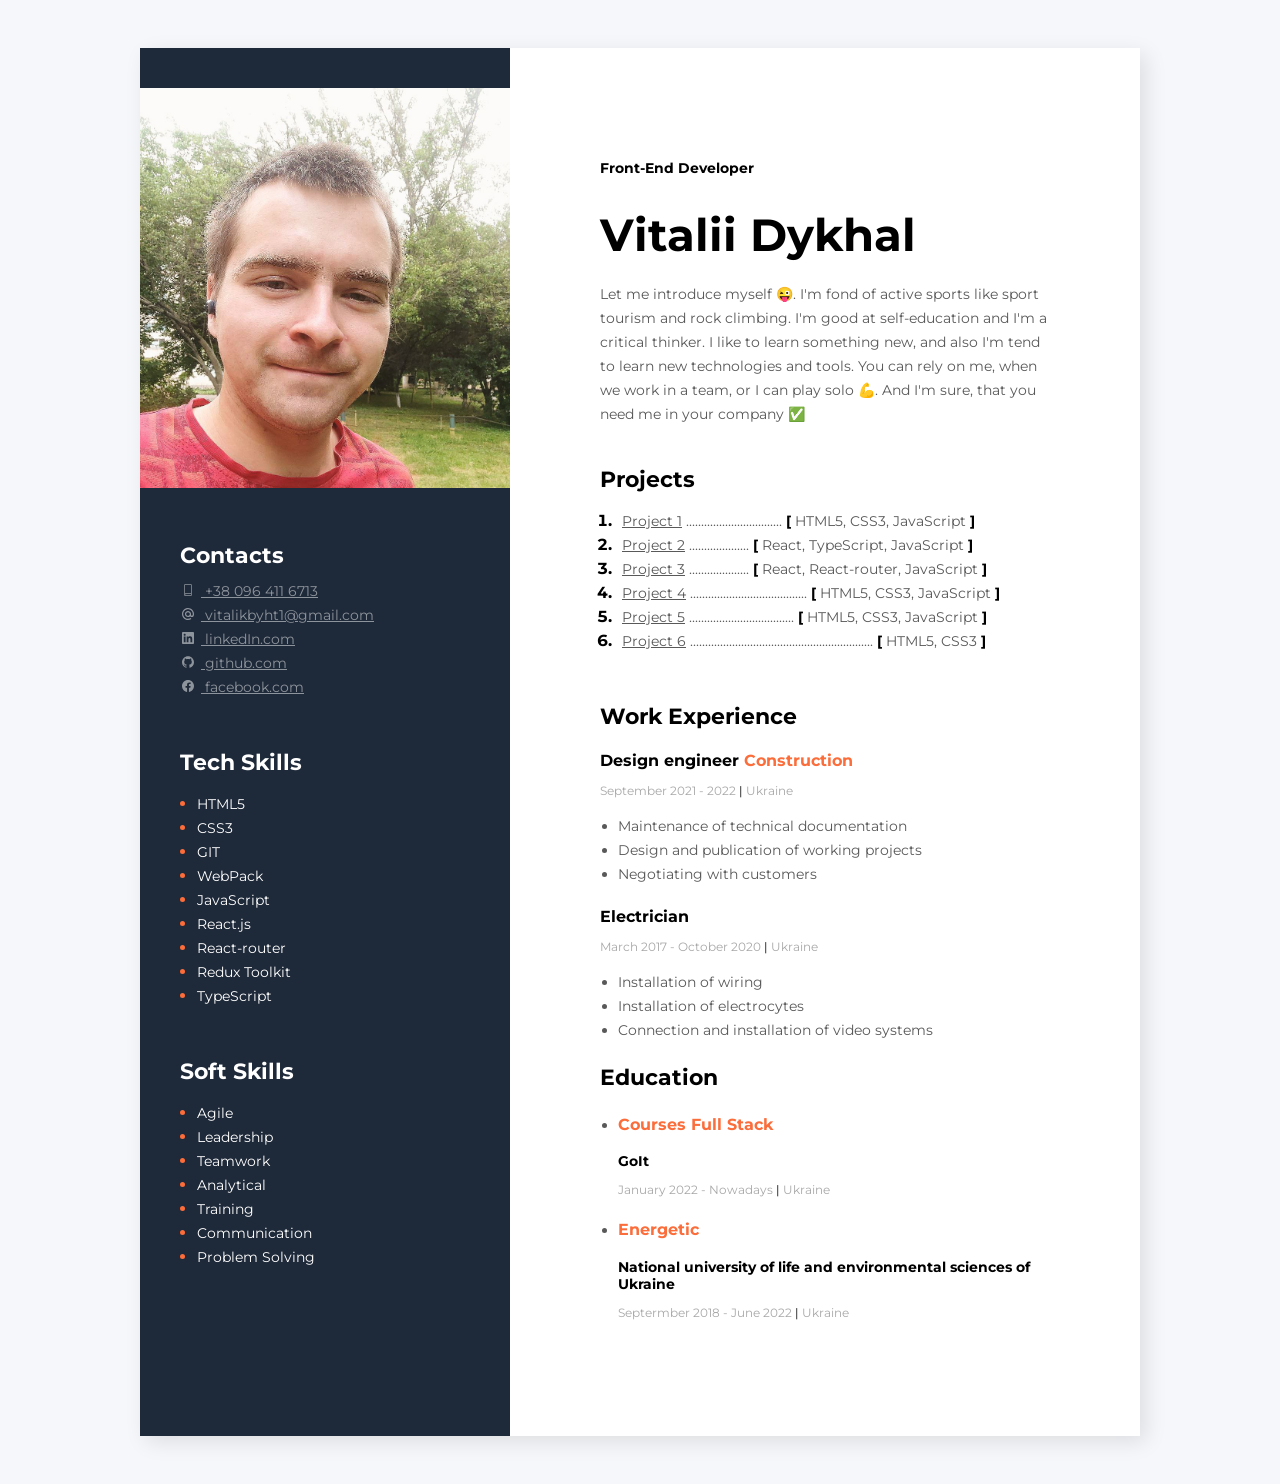
==== index.html @ 2e6a8374 "my-resume" ====
<!DOCTYPE html>
<html lang="en">
  <head>
    <meta charset="UTF-8" />
    <meta http-equiv="X-UA-Compatible" content="IE=edge" />
    <meta name="viewport" content="width=device-width, initial-scale=1.0" />
    <title>Dykhal Vitalii</title>
    <link rel="preconnect" href="https://fonts.googleapis.com" />
    <link rel="preconnect" href="https://fonts.gstatic.com" crossorigin />
    <link
      href="https://fonts.googleapis.com/css2?family=Montserrat:wght@400;700&display=swap"
      rel="stylesheet"
    />

    <link rel="stylesheet" href="css/styles.css" />
  </head>
  <body>
    <div class="hidden">
      <main class="main_content">
        <div class="main_content_section">
          <div class="about_me">
            <h2 class="tim">Front-End Developer</h2>
            <h1 class="name">Vitalii Dykhal</h1>

            <p class="description">
              Let me introduce myself 😜. I'm fond of active sports like sport tourism and rock
              climbing. I'm good at self-education and I'm a critical thinker. I like to learn
              something new, and also I'm tend to learn new technologies and tools. You can rely on
              me, when we work in a team, or I can play solo 💪. And I'm sure, that you need me in
              your company ✅
            </p>
          </div>

          <!--2 контейнер-->
          <div class="my_projects">
            <h3 class="Projects">Projects</h3>
            <ol class="my_projects_list">
              <li class="my_projects_item">
                <span class="my_projects_text">
                  <a href="https://byht1.github.io/mountains/" class="my_project_link">
                    Project 1</a
                  >
                  ................................
                  <span class="my_project_bracket">[</span> HTML5, CSS3, JavaScript
                  <span class="my_project_bracket">]</span>
                </span>
              </li>
              <li class="my_projects_item">
                <span class="my_projects_text">
                  <a href="https://byht1.github.io/typeScript-test/" class="my_project_link">
                    Project 2</a
                  >
                  ....................
                  <span class="my_project_bracket">[</span> React, TypeScript, JavaScript
                  <span class="my_project_bracket">]</span>
                </span>
              </li>
              <li class="my_projects_item">
                <span class="my_projects_text">
                  <a
                    href="https://byht1.github.io/goit-react-hw-05-movies/"
                    class="my_project_link"
                  >
                    Project 3</a
                  >
                  ....................
                  <span class="my_project_bracket">[</span> React, React-router, JavaScript
                  <span class="my_project_bracket">]</span>
                </span>
              </li>
              <li class="my_projects_item">
                <span class="my_projects_text">
                  <a href="https://vladaboiko.github.io/Psychology/" class="my_project_link">
                    Project 4</a
                  >
                  .......................................
                  <span class="my_project_bracket">[</span> HTML5, CSS3, JavaScript
                  <span class="my_project_bracket">]</span>
                </span>
              </li>
              <li class="my_projects_item">
                <span class="my_projects_text">
                  <a href="https://byht1.github.io/team-project/" class="my_project_link">
                    Project 5</a
                  >
                  ...................................
                  <span class="my_project_bracket">[</span> HTML5, CSS3, JavaScript
                  <span class="my_project_bracket">]</span>
                </span>
              </li>
              <li class="my_projects_item">
                <span class="my_projects_text">
                  <a href="https://byht1.github.io/goit-markup-hw-08/" class="my_project_link">
                    Project 6</a
                  >
                  .............................................................
                  <span class="my_project_bracket">[</span> HTML5, CSS3
                  <span class="my_project_bracket">]</span>
                </span>
              </li>
            </ol>
          </div>

          <!--3 контейнер-->
          <div class="my_work_experience">
            <h3 class="Projects">Work Experience</h3>

            <!--компанія 1-->
            <div class="my_work_experience_company_blok">
              <h4 class="my_work_experience_position">
                Design engineer <span class="my_work_experience_company">Construction</span>
              </h4>
              <p class="my_work_experience_time">
                September 2021 - 2022 <span class="my_project_b">|</span> Ukraine
              </p>
              <ul class="my_work_experience_duties">
                <li class="my_work_experience_dute">Maintenance of technical documentation</li>
                <li class="my_work_experience_dute">Design and publication of working projects</li>
                <li class="my_work_experience_dute">Negotiating with customers</li>
              </ul>
            </div>

            <!--компанія 2-->
            <div>
              <h4 class="my_work_experience_position">Electrician</h4>
              <p class="my_work_experience_time">
                March 2017 - October 2020 <span class="my_project_b">|</span> Ukraine
              </p>
              <ul class="my_work_experience_duties">
                <li class="my_work_experience_dute">Installation of wiring</li>
                <li class="my_work_experience_dute">Installation of electrocytes</li>
                <li class="my_work_experience_dute">
                  Connection and installation of video systems
                </li>
              </ul>
            </div>
          </div>

          <!--4 контейнер-->
          <div class="my_education">
            <h3 class="Projects">Education</h3>

            <ul class="my_work_experience_duties">
              <li class="my_work_experience_dute">
                <h4 class="my_education_position">Courses Full Stack</h4>
                <h4 class="Management">GoIt</h4>
                <p class="my_work_experience_time">
                  January 2022 - Nowadays <span class="my_project_b">|</span> Ukraine
                </p>
              </li>
              <li class="my_work_experience_dute">
                <h4 class="my_education_position">Energetic</h4>
                <h4 class="Management">
                  National university of life and environmental sciences of Ukraine
                </h4>
                <p class="my_work_experience_time">
                  Septermber 2018 - June 2022 <span class="my_project_b">|</span> Ukraine
                </p>
              </li>
            </ul>
          </div>
        </div>

        <!--Сайт бар-->
        <aside class="sibedar">
          <img class="photo" width="370px" src="img/photo_2022-07-21_23-27-05.jpg" alt="my photo" />

          <!--контакты-->
          <div class="contacts">
            <h3 class="zagolovok">Contacts</h3>
            <div>
              <a class="sulka" href="tel:+380964116713">
                <svg class="svg-icon" width="16" height="12">
                  <use href="./img/symbol-defs.svg#icon-smartphone"></use>
                </svg>
                +38 096 411 6713</a
              >
            </div>
            <div>
              <a class="sulka" href="mailto:vitalikbyht1@gmail.com">
                <svg class="svg-icon" width="16" height="12">
                  <use href="./img/symbol-defs.svg#icon-maildotru-1"></use>
                </svg>
                vitalikbyht1@gmail.com</a
              >
            </div>
            <div>
              <a class="sulka" href="https://www.linkedin.com/in/vitalii-dykhal-45610a246/">
                <svg class="svg-icon" width="16" height="12">
                  <use href="./img/symbol-defs.svg#icon-linkedin"></use>
                </svg>
                linkedIn.com</a
              >
            </div>
            <div>
              <a class="sulka" href="https://github.com/byht1">
                <svg class="svg-icon" width="16" height="12">
                  <use href="./img/symbol-defs.svg#icon-github-1"></use>
                </svg>
                github.com</a
              >
            </div>
            <div>
              <a class="sulka" href="https://www.facebook.com/profile.php?id=100006428414381">
                <svg class="svg-icon" width="16" height="12">
                  <use href="./img/symbol-defs.svg#icon-facebook-1"></use>
                </svg>
                facebook.com</a
              >
            </div>
          </div>

          <!--Tech Skills-->
          <div class="tech_skills">
            <h3 class="zagolovok">Tech Skills</h3>
            <ul class="tech_skills_list">
              <li class="HTML5"><span class="HTMLS_stils">HTML5</span></li>
              <li class="HTML5"><span class="HTMLS_stils">CSS3</span></li>
              <li class="HTML5"><span class="HTMLS_stils">GIT</span></li>
              <li class="HTML5"><span class="HTMLS_stils">WebPack</span></li>
              <li class="HTML5"><span class="HTMLS_stils">JavaScript</span></li>
              <li class="HTML5"><span class="HTMLS_stils">React.js</span></li>
              <li class="HTML5"><span class="HTMLS_stils">React-router</span></li>
              <li class="HTML5"><span class="HTMLS_stils">Redux Toolkit</span></li>
              <li class="HTML5"><span class="HTMLS_stils">TypeScript</span></li>
              <!-- <li class="HTML5"><span class="HTMLS_stils">Node.js</span></li> -->
            </ul>
          </div>

          <!--Soft Skills-->
          <div class="soft_skills">
            <h3 class="zagolovok">Soft Skills</h3>
            <ul class="soft_skills_list">
              <!-- <li class="scrum"><span class="scrum_stils">Scrum</span></li> -->
              <li class="scrum"><span class="scrum_stils">Agile</span></li>
              <li class="scrum"><span class="scrum_stils">Leadership</span></li>
              <li class="scrum"><span class="scrum_stils">Teamwork</span></li>
              <li class="scrum"><span class="scrum_stils">Analytical</span></li>
              <li class="scrum"><span class="scrum_stils">Training</span></li>
              <li class="scrum"><span class="scrum_stils">Communication</span></li>
              <li class="scrum"><span class="scrum_stils">Problem Solving</span></li>
            </ul>
          </div>
        </aside>
      </main>
    </div>
  </body>
</html>
---- css/styles.css ----
body {
  font-family: 'Montserrat', sans-serif;
  background-color: #f5f7fa;
}

.photo {
  width: 100%;
  height: 400px;
  object-fit: cover;
  object-position: top;
}

.main_content {
  display: flex;
  flex-direction: column-reverse;
  width: 100%;
  background-color: #fff;
  margin: 40px auto;
  box-shadow: 6px 6px 20px rgba(0, 0, 0, 0.1);
}

/* main_content_section */
.main_content_section {
  padding: 20px;
}

.about_me {
  margin-bottom: 40px;
}

.tim {
  font-style: normal;
  font-weight: bold;
  font-size: 14px;
  line-height: 17px;
  color: #000;
  margin-bottom: 20px;
}

.name {
  font-style: normal;
  font-weight: bold;
  font-size: 45px;
  line-height: 55px;
  margin-bottom: 20px;
  color: #000;
}

.description {
  width: 100%;
  font-family: Montserrat;
  font-style: normal;
  font-weight: normal;
  font-size: 14px;
  line-height: 24px;
  color: #595959;
}

/* Проекти */
.my_projects {
  margin-bottom: 50px;
}

.my_projects_list {
  padding: 0 0 0 17px;
}

.my_projects_item {
  color: #000;
  font-weight: bold;
}

.my_project_link {
  font-style: normal;
  font-weight: normal;
  font-size: 14px;
  line-height: 24px;
  color: #595959;
}

.my_projects_text {
  font-style: normal;
  font-weight: normal;
  font-size: 14px;
  line-height: 24px;
  color: #595959;
  margin-left: 5px;
}

.my_project_bracket {
  font-style: normal;
  font-weight: bold;
  font-size: 14px;
  line-height: 24px;
  color: #000;
}

.Projects {
  font-style: normal;
  font-weight: bold;
  font-size: 22px;
  line-height: 27px;
  color: #000;
  margin-bottom: 10px;
}

/* my_work_experience*/
.my_work_experience_company {
  color: #fb6d3a;
}

.my_work_experience {
}

.my_work_experience_position {
  font-style: normal;
  font-weight: bold;
  font-size: 16px;
  line-height: 20px;
  margin-bottom: 10px;
}

.my_work_experience_time {
  font-style: normal;
  font-weight: normal;
  font-size: 12px;
  line-height: 15px;
  color: #a8a8a8;
  margin-bottom: 10px;
}

.my_project_b {
  color: #000;
}

.my_work_experience_duties {
  padding: 0 0 0 18px;
}

.my_work_experience_dute {
  font-style: normal;
  font-weight: normal;
  font-size: 14px;
  line-height: 24px;
  color: #595959;
}

.my_work_experience_company_blok {
  margin: 0 15px 0 0;
}

/* Сайт бар */
.sibedar {
  background-color: #1e2939;
  width: 370px;
  padding: 40px 0px;
}

.contacts {
  margin: 50px 0 0 40px;
}

.tech_skills {
  margin: 50px 0 0 40px;
}

.zagolovok {
  font-style: normal;
  font-weight: bold;
  font-size: 22px;
  line-height: 27px;
  color: #fff;
  margin-bottom: 10px;
}

/* контакти */
.sulka {
  font-style: normal;
  font-weight: normal;
  font-size: 14px;
  line-height: 24px;
  color: #8e949c;
}

.bykva {
  font-style: normal;
  font-weight: bold;
  font-size: 14px;
  line-height: 24px;
  color: #fff;
  margin-right: 10px;
}

/* Tech Skills */
.tech_skills_list {
  padding: 0 0 0 17px;
}

.HTML5 {
  color: #fb6d3a;
}

.HTMLS_stils {
  font-style: normal;
  font-weight: normal;
  font-size: 14px;
  line-height: 24px;
  color: #fff;
}

/* Soft Skills */
.soft_skills {
  margin: 50px 0 0 40px;
}

.soft_skills_list {
  padding: 0 0 0 17px;
}

.scrum {
  color: #fb6d3a;
}

.scrum_stils {
  font-style: normal;
  font-weight: normal;
  font-size: 14px;
  line-height: 24px;
  color: #fff;
}

/* мої */
.company {
  margin-bottom: 45px;
}

.my_education_position {
  font-style: normal;
  font-weight: bold;
  font-size: 16px;
  line-height: 20px;
  color: #fb6d3a;
  margin-bottom: 10px;
}

.Management {
  font-family: Montserrat;
  font-style: normal;
  font-weight: bold;
  font-size: 14px;
  line-height: 17px;
  color: #000;
  margin-bottom: 10px;
}

.svg-icon {
  margin-right: 5px;
  fill: currentColor;
}

.hidden {
  overflow: hidden;
}

@media screen and (min-width: 768px) and (max-width: 1000px) {
  .sibedar {
    width: 350px;
  }

  .photo {
    width: 350px;
  }
}

@media screen and (min-width: 768px) {
  .main_content {
    display: flex;
    flex-direction: row-reverse;
    width: 768px;
    background-color: #fff;
    margin: 40px auto;
    box-shadow: 6px 6px 20px rgba(0, 0, 0, 0.1);
  }

  .main_content_section {
    padding: 20px;
  }

  .photo {
    width: 370px;
  }
}

@media screen and (min-width: 1000px) {
  .main_content {
    display: flex;
    flex-direction: row-reverse;
    width: 1000px;
    background-color: #fff;
    margin: 40px auto;
    box-shadow: 6px 6px 20px rgba(0, 0, 0, 0.1);
  }

  .main_content_section {
    padding: 100px 90px;
  }
}
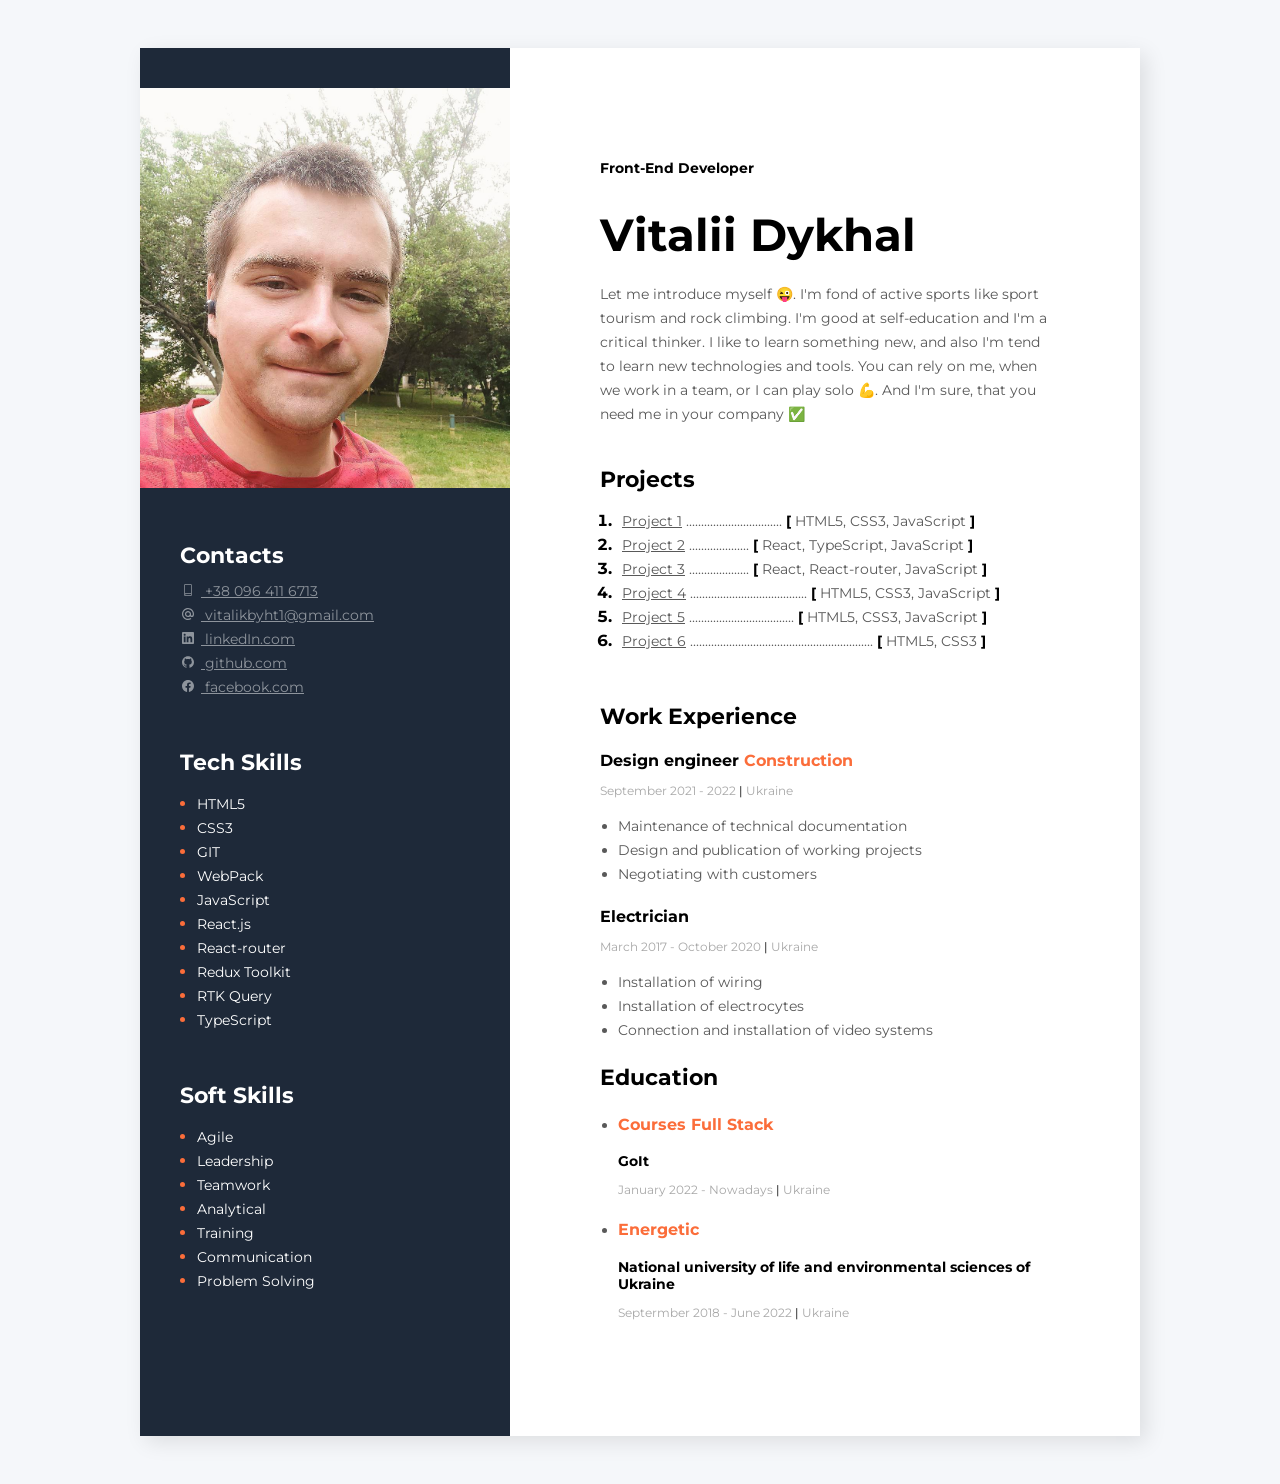
==== commit ca634f20: "Update index.html" ====
--- a/index.html
+++ b/index.html
@@ -222,6 +222,7 @@
               <li class="HTML5"><span class="HTMLS_stils">React.js</span></li>
               <li class="HTML5"><span class="HTMLS_stils">React-router</span></li>
               <li class="HTML5"><span class="HTMLS_stils">Redux Toolkit</span></li>
+              <li class="HTML5"><span class="HTMLS_stils">RTK Query</span></li>
               <li class="HTML5"><span class="HTMLS_stils">TypeScript</span></li>
               <!-- <li class="HTML5"><span class="HTMLS_stils">Node.js</span></li> -->
             </ul>
@@ -231,7 +232,6 @@
           <div class="soft_skills">
             <h3 class="zagolovok">Soft Skills</h3>
             <ul class="soft_skills_list">
-              <!-- <li class="scrum"><span class="scrum_stils">Scrum</span></li> -->
               <li class="scrum"><span class="scrum_stils">Agile</span></li>
               <li class="scrum"><span class="scrum_stils">Leadership</span></li>
               <li class="scrum"><span class="scrum_stils">Teamwork</span></li>
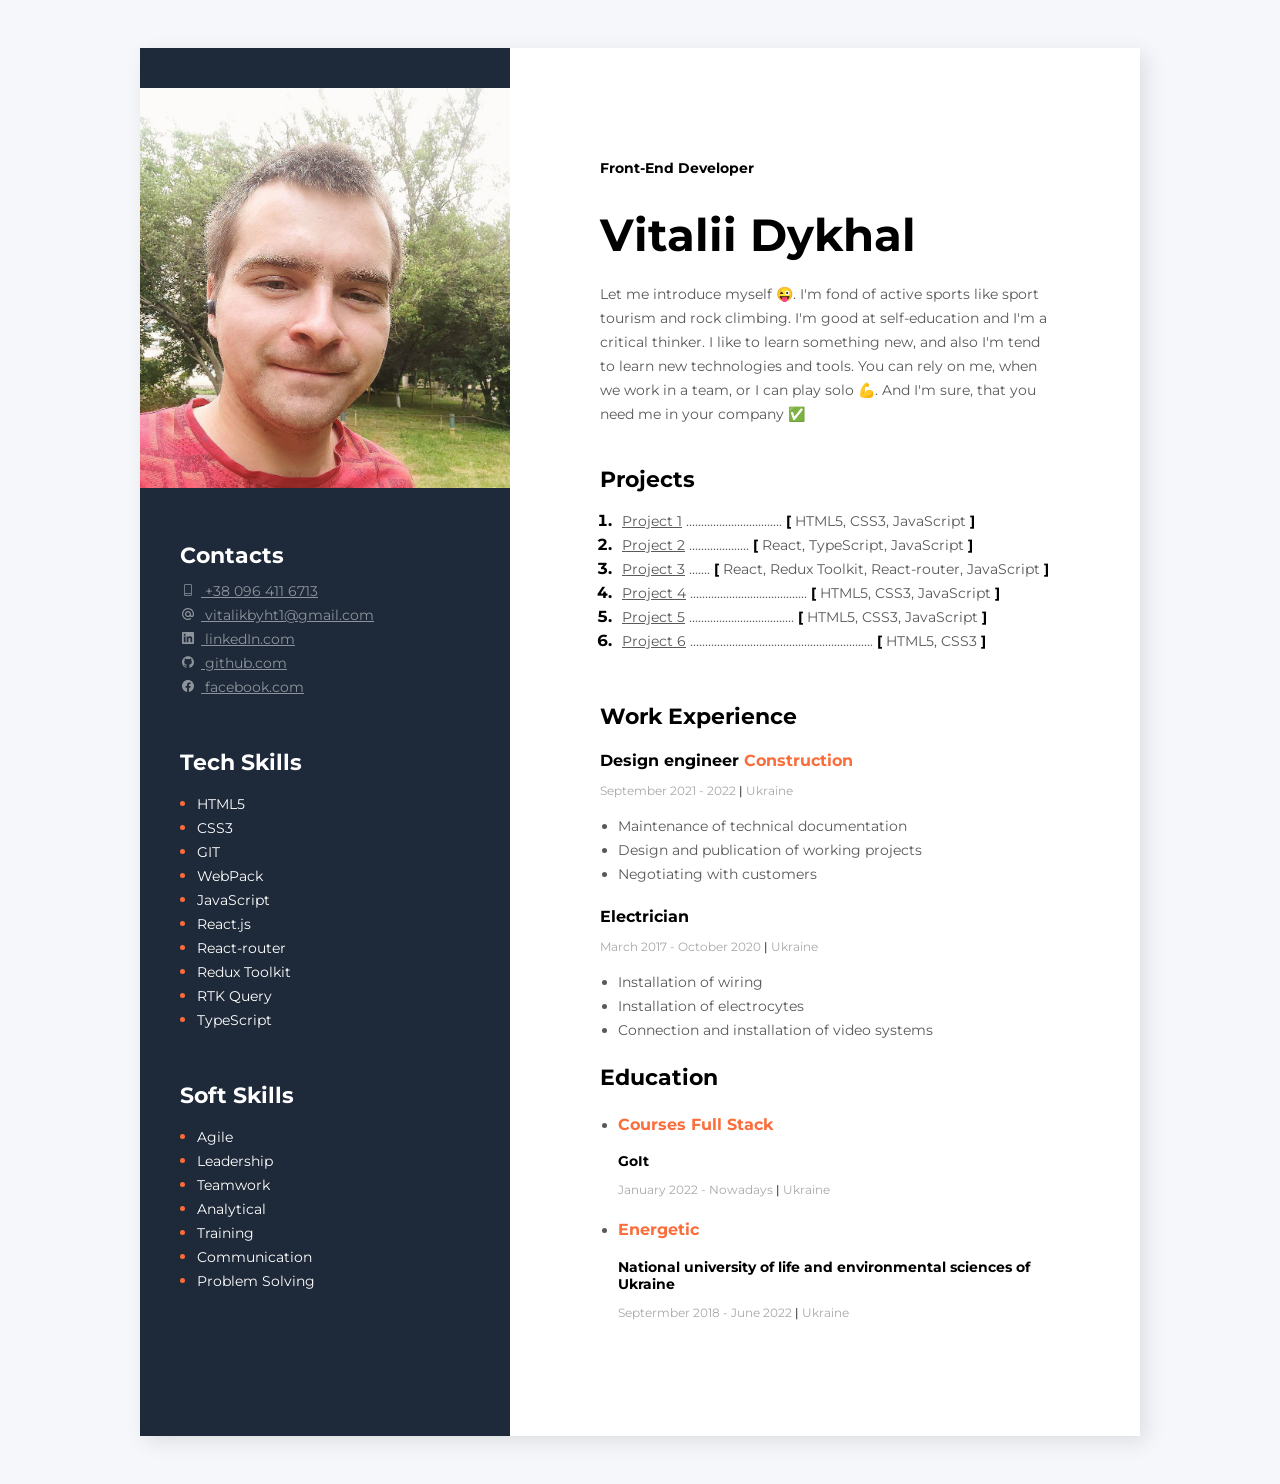
==== commit 72e99c24: "Update index.html" ====
--- a/index.html
+++ b/index.html
@@ -58,13 +58,14 @@
               <li class="my_projects_item">
                 <span class="my_projects_text">
                   <a
-                    href="https://byht1.github.io/goit-react-hw-05-movies/"
+                    href="https://byht1.github.io/goit-react-hw-08-phonebook/"
                     class="my_project_link"
                   >
                     Project 3</a
                   >
-                  ....................
-                  <span class="my_project_bracket">[</span> React, React-router, JavaScript
+                  .......
+                  <span class="my_project_bracket">[</span> React, Redux Toolkit, React-router,
+                  JavaScript
                   <span class="my_project_bracket">]</span>
                 </span>
               </li>
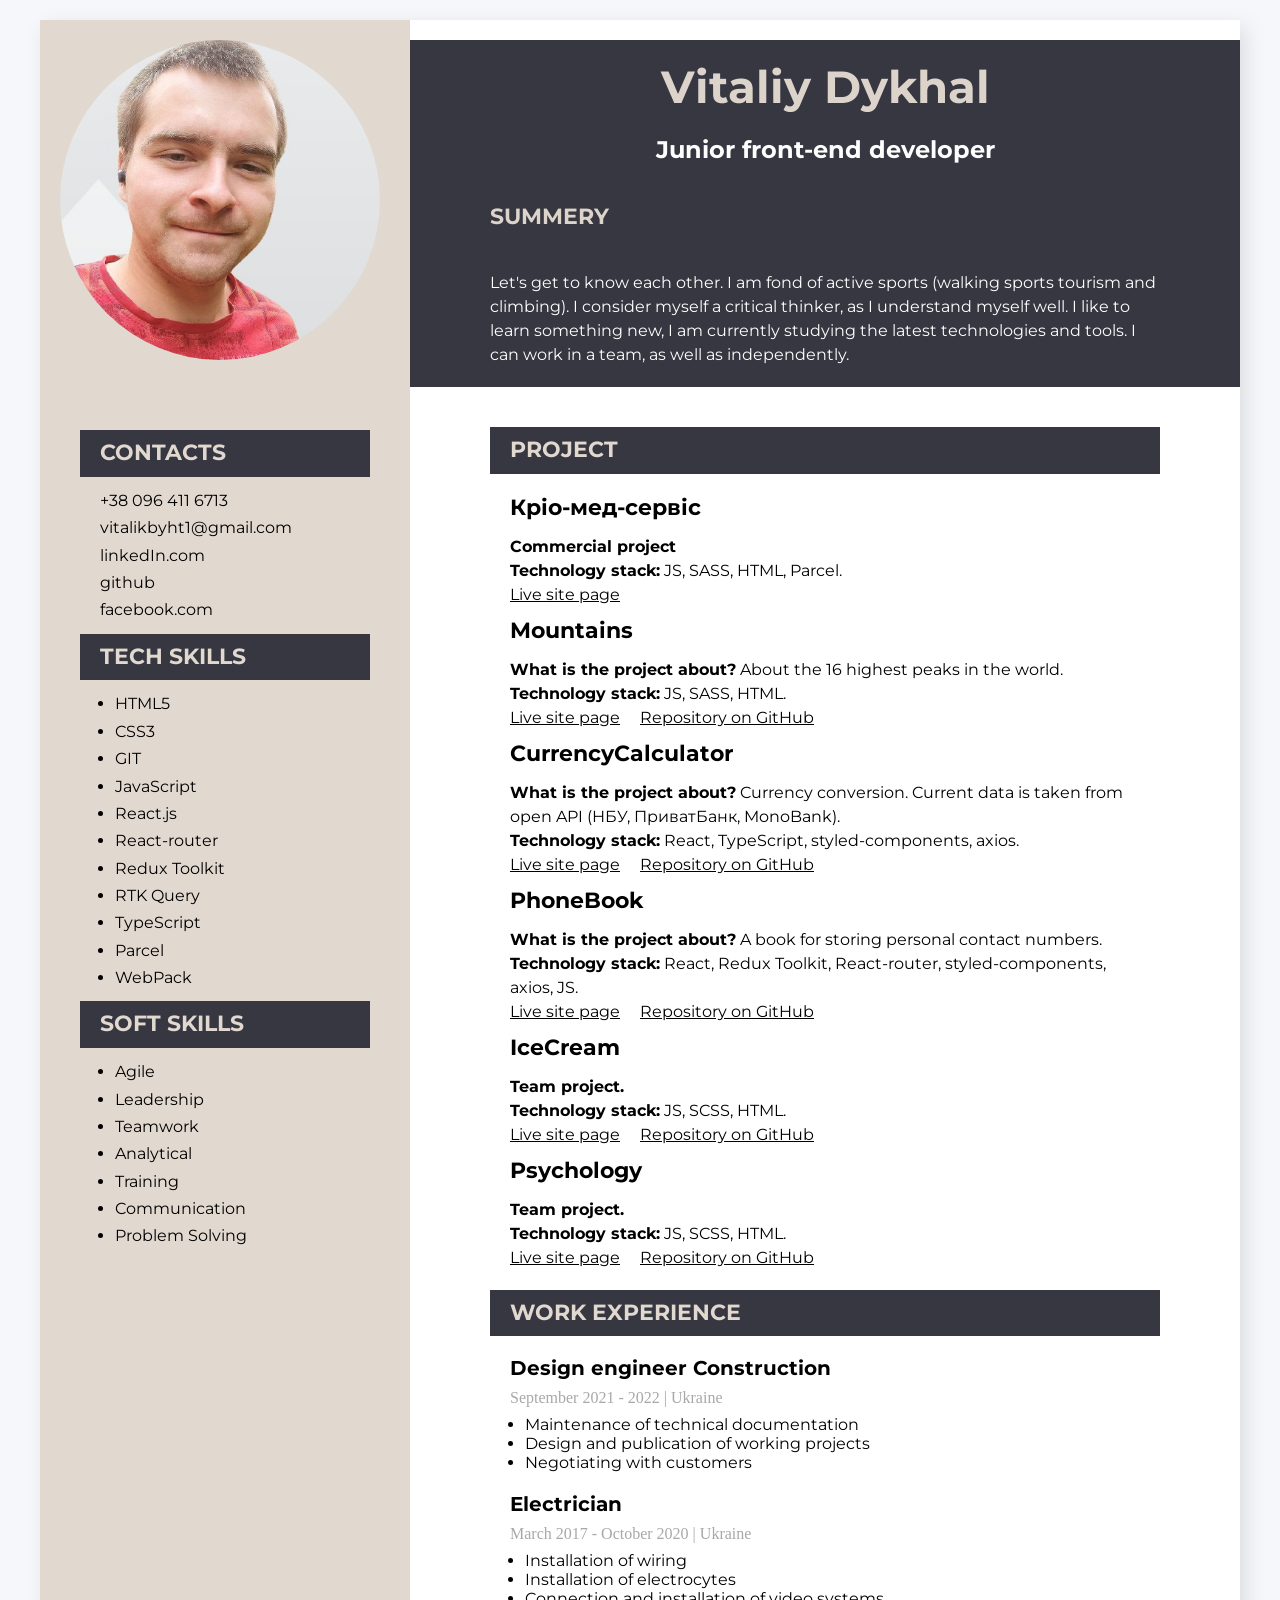
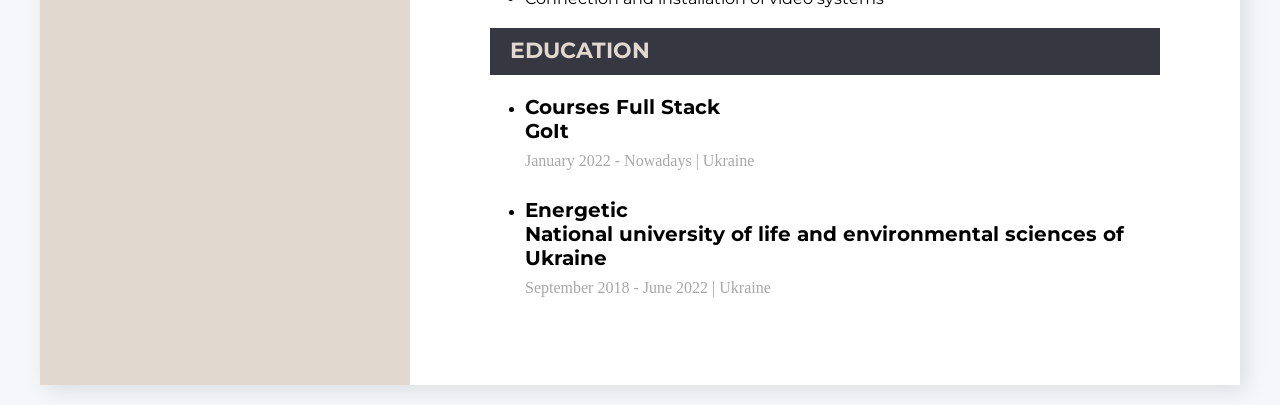
==== commit 5288b3f0: "1" ====
--- a/index.html
+++ b/index.html
@@ -5,245 +5,363 @@
     <meta http-equiv="X-UA-Compatible" content="IE=edge" />
     <meta name="viewport" content="width=device-width, initial-scale=1.0" />
     <title>Dykhal Vitalii</title>
-    <link rel="preconnect" href="https://fonts.googleapis.com" />
-    <link rel="preconnect" href="https://fonts.gstatic.com" crossorigin />
     <link
       href="https://fonts.googleapis.com/css2?family=Montserrat:wght@400;700&display=swap"
       rel="stylesheet"
     />
-
-    <link rel="stylesheet" href="css/styles.css" />
+    <link rel="stylesheet" href="./style/styled.css" />
   </head>
   <body>
-    <div class="hidden">
-      <main class="main_content">
-        <div class="main_content_section">
-          <div class="about_me">
-            <h2 class="tim">Front-End Developer</h2>
-            <h1 class="name">Vitalii Dykhal</h1>
-
-            <p class="description">
-              Let me introduce myself 😜. I'm fond of active sports like sport tourism and rock
-              climbing. I'm good at self-education and I'm a critical thinker. I like to learn
-              something new, and also I'm tend to learn new technologies and tools. You can rely on
-              me, when we work in a team, or I can play solo 💪. And I'm sure, that you need me in
-              your company ✅
-            </p>
+    <div class="wrapper">
+      <main class="main-box">
+        <section class="summary">
+          <p class="my-name">Vitaliy Dykhal</p>
+          <h1 class="title">Junior front-end developer</h1>
+          <h2 class="title-two">Summery</h2>
+
+          <p class="summery__text">
+            Let's get to know each other. I am fond of active sports (walking sports tourism and
+            climbing). I consider myself a critical thinker, as I understand myself well. I like to
+            learn something new, I am currently studying the latest technologies and tools. I can
+            work in a team, as well as independently.
+          </p>
+          <!-- <p class="summery__text">
+            Давайте познайомимося. Я захоплююся активними видами спорту (пішохідний спортивний
+            туризм і скалолазіння). Вважаю себе критичним мислителем, так як добре себе розумію.
+            Люблю вивчати щось нове, На сучасному етапі вивчаю новітні технології та інструменти.
+            Вмію працювати в команді, а також самостійно.
+          </p> -->
+          <!-- <p class="summery__text">
+            Let me introduce myself 😜. I'm fond of
+            active sports like sport tourism and rock climbing. I'm good at self-education and I'm a
+            critical thinker. I like to learn something new, and also I'm tend to learn new
+            technologies and tools. You can rely on me, when we work in a team, or I can play solo
+            💪. And I'm sure, that you need me in your company ✅
+          </p> -->
+        </section>
+
+        <div class="main-content">
+          <section class="project">
+            <h2 class="title-project">Project</h2>
+
+            <ul class="project-list">
+              <li class="project-list__elements">
+                <h3 class="project__name">Кріо-мед-сервіс</h3>
+                <p class="project__text">
+                  <span class="project__text--strong">Commercial project</span>
+                </p>
+                <p class="project__text">
+                  <span class="project__text--strong">Technology stack:</span> JS, SASS, HTML,
+                  Parcel.
+                </p>
+
+                <div class="link-box">
+                  <a class="project__link" target="_blank" href="https://www.kriomedservice.com"
+                    >Live site page</a
+                  >
+                </div>
+              </li>
+              <li class="project-list__elements">
+                <h3 class="project__name">Mountains</h3>
+                <p class="project__text">
+                  <span class="project__text--strong">What is the project about?</span> About the 16
+                  highest peaks in the world.
+                </p>
+                <p class="project__text">
+                  <span class="project__text--strong">Technology stack:</span> JS, SASS, HTML.
+                </p>
+
+                <div class="link-box">
+                  <a
+                    class="project__link"
+                    target="_blank"
+                    href="https://byht1.github.io/mountains/"
+                  >
+                    Live site page</a
+                  >
+                  <a class="project__link" target="_blank" href="https://byht1.github.io/mountains/"
+                    >Repository on GitHub</a
+                  >
+                </div>
+              </li>
+              <li class="project-list__elements">
+                <h3 class="project__name">CurrencyCalculator</h3>
+                <p class="project__text">
+                  <span class="project__text--strong">What is the project about?</span> Currency
+                  conversion. Current data is taken from open API (НБУ, ПриватБанк, MonoBank).
+                </p>
+                <p class="project__text">
+                  <span class="project__text--strong">Technology stack:</span> React, TypeScript,
+                  styled-components, axios.
+                </p>
+                <div class="link-box">
+                  <a
+                    class="project__link"
+                    target="_blank"
+                    href="https://byht1.github.io/typeScript-test/"
+                  >
+                    Live site page</a
+                  >
+                  <a
+                    class="project__link"
+                    target="_blank"
+                    href="https://github.com/byht1/typeScript-test"
+                    >Repository on GitHub</a
+                  >
+                </div>
+              </li>
+              <li class="project-list__elements">
+                <h3 class="project__name">PhoneBook</h3>
+                <p class="project__text">
+                  <span class="project__text--strong">What is the project about?</span> A book for
+                  storing personal contact numbers.
+                </p>
+                <p class="project__text">
+                  <span class="project__text--strong">Technology stack:</span> React, Redux Toolkit,
+                  React-router, styled-components, axios, JS.
+                </p>
+                <div class="link-box">
+                  <a
+                    class="project__link"
+                    target="_blank"
+                    href="https://byht1.github.io/goit-react-hw-08-phonebook/"
+                  >
+                    Live site page</a
+                  >
+                  <a
+                    class="project__link"
+                    target="_blank"
+                    href="https://byht1.github.io/goit-react-hw-08-phonebook/"
+                    >Repository on GitHub</a
+                  >
+                </div>
+              </li>
+              <li class="project-list__elements">
+                <h3 class="project__name">IceCream</h3>
+                <p class="project__text">
+                  <span class="project__text--strong">Team project.</span>
+                </p>
+                <p class="project__text">
+                  <span class="project__text--strong">Technology stack:</span> JS, SCSS, HTML.
+                </p>
+                <div class="link-box">
+                  <a
+                    class="project__link"
+                    target="_blank"
+                    href="https://byht1.github.io/team-project/"
+                  >
+                    Live site page</a
+                  >
+                  <a
+                    class="project__link"
+                    target="_blank"
+                    href="https://byht1.github.io/team-project/"
+                    >Repository on GitHub</a
+                  >
+                </div>
+              </li>
+              <li class="project-list__elements">
+                <h3 class="project__name">Psychology</h3>
+                <p class="project__text">
+                  <span class="project__text--strong">Team project.</span>
+                </p>
+                <p class="project__text">
+                  <span class="project__text--strong">Technology stack:</span> JS, SCSS, HTML.
+                </p>
+                <div class="link-box">
+                  <a
+                    class="project__link"
+                    target="_blank"
+                    href="https://github.com/VladaBoiko/Psychology"
+                  >
+                    Live site page</a
+                  >
+                  <a
+                    class="project__link"
+                    target="_blank"
+                    href="https://vladaboiko.github.io/Psychology/"
+                    >Repository on GitHub</a
+                  >
+                </div>
+              </li>
+            </ul>
+          </section>
+
+          <section class="works">
+            <h2 class="title-project">Work experience</h2>
+
+            <ul class="works-list">
+              <li class="works-list__elements">
+                <h3 class="work__name">Design engineer Construction</h3>
+                <p class="period-works">September 2021 - 2022 | Ukraine</p>
+                <ul class="duties-list">
+                  <li class="duties-list__elements">
+                    <p class="duties-list__text">Maintenance of technical documentation</p>
+                  </li>
+                  <li class="duties-list__elements">
+                    <p class="duties-list__text">Design and publication of working projects</p>
+                  </li>
+                  <li class="duties-list__elements">
+                    <p class="duties-list__text">Negotiating with customers</p>
+                  </li>
+                </ul>
+              </li>
+              <li class="works-list__elements">
+                <h3 class="work__name">Electrician</h3>
+                <p class="period-works">March 2017 - October 2020 | Ukraine</p>
+                <ul class="duties-list">
+                  <li class="duties-list__elements">
+                    <p class="duties-list__text">Installation of wiring</p>
+                  </li>
+                  <li class="duties-list__elements">
+                    <p class="duties-list__text">Installation of electrocytes</p>
+                  </li>
+                  <li class="duties-list__elements">
+                    <p class="duties-list__text">Connection and installation of video systems</p>
+                  </li>
+                </ul>
+              </li>
+            </ul>
+          </section>
+
+          <section>
+            <h2 class="title-project">Education</h2>
+
+            <ul class="education-list">
+              <li class="works-list__elements">
+                <h3 class="work__name">
+                  Courses Full Stack <br />
+                  GoIt
+                </h3>
+                <p class="period-works">January 2022 - Nowadays | Ukraine</p>
+              </li>
+              <li class="works-list__elements">
+                <h3 class="work__name">
+                  Energetic <br />
+                  National university of life and environmental sciences of Ukraine
+                </h3>
+                <p class="period-works">September 2018 - June 2022 | Ukraine</p>
+              </li>
+            </ul>
+          </section>
+        </div>
+      </main>
+      <aside class="aside-bar">
+        <div class="photo-box">
+          <img
+            class="photo"
+            src="./img/photo_2022-07-21_23-27-05-removebg-preview.jpg"
+            alt="my photo"
+          />
+        </div>
+        <div class="aside-box">
+          <div class="contacts-box">
+            <h2 class="aside-title">Contacts</h2>
+
+            <ul class="contacts-list">
+              <li class="contact-list__elements">
+                <a class="contact-list__link" target="_blank" href="tel:+380964116713"
+                  >+38 096 411 6713</a
+                >
+              </li>
+              <li class="contact-list__elements">
+                <a class="contact-list__link" target="_blank" href="mailto:vitalikbyht1@gmail.com"
+                  >vitalikbyht1@gmail.com</a
+                >
+              </li>
+              <li class="contact-list__elements">
+                <a
+                  class="contact-list__link"
+                  target="_blank"
+                  href="https://www.linkedin.com/in/vitalii-dykhal-45610a246/"
+                  >linkedIn.com</a
+                >
+              </li>
+              <li class="contact-list__elements">
+                <a class="contact-list__link" target="_blank" href="https://github.com/byht1"
+                  >github</a
+                >
+              </li>
+              <li class="contact-list__elements">
+                <a
+                  class="contact-list__link"
+                  target="_blank"
+                  href="https://www.facebook.com/profile.php?id=100006428414381"
+                  >facebook.com</a
+                >
+              </li>
+            </ul>
           </div>
 
-          <!--2 контейнер-->
-          <div class="my_projects">
-            <h3 class="Projects">Projects</h3>
-            <ol class="my_projects_list">
-              <li class="my_projects_item">
-                <span class="my_projects_text">
-                  <a href="https://byht1.github.io/mountains/" class="my_project_link">
-                    Project 1</a
-                  >
-                  ................................
-                  <span class="my_project_bracket">[</span> HTML5, CSS3, JavaScript
-                  <span class="my_project_bracket">]</span>
-                </span>
-              </li>
-              <li class="my_projects_item">
-                <span class="my_projects_text">
-                  <a href="https://byht1.github.io/typeScript-test/" class="my_project_link">
-                    Project 2</a
-                  >
-                  ....................
-                  <span class="my_project_bracket">[</span> React, TypeScript, JavaScript
-                  <span class="my_project_bracket">]</span>
-                </span>
-              </li>
-              <li class="my_projects_item">
-                <span class="my_projects_text">
-                  <a
-                    href="https://byht1.github.io/goit-react-hw-08-phonebook/"
-                    class="my_project_link"
-                  >
-                    Project 3</a
-                  >
-                  .......
-                  <span class="my_project_bracket">[</span> React, Redux Toolkit, React-router,
-                  JavaScript
-                  <span class="my_project_bracket">]</span>
-                </span>
-              </li>
-              <li class="my_projects_item">
-                <span class="my_projects_text">
-                  <a href="https://vladaboiko.github.io/Psychology/" class="my_project_link">
-                    Project 4</a
-                  >
-                  .......................................
-                  <span class="my_project_bracket">[</span> HTML5, CSS3, JavaScript
-                  <span class="my_project_bracket">]</span>
-                </span>
-              </li>
-              <li class="my_projects_item">
-                <span class="my_projects_text">
-                  <a href="https://byht1.github.io/team-project/" class="my_project_link">
-                    Project 5</a
-                  >
-                  ...................................
-                  <span class="my_project_bracket">[</span> HTML5, CSS3, JavaScript
-                  <span class="my_project_bracket">]</span>
-                </span>
-              </li>
-              <li class="my_projects_item">
-                <span class="my_projects_text">
-                  <a href="https://byht1.github.io/goit-markup-hw-08/" class="my_project_link">
-                    Project 6</a
-                  >
-                  .............................................................
-                  <span class="my_project_bracket">[</span> HTML5, CSS3
-                  <span class="my_project_bracket">]</span>
-                </span>
-              </li>
-            </ol>
+          <div class="tech-skills">
+            <h2 class="aside-title">Tech Skills</h2>
+
+            <ul class="tech-skills-list">
+              <li class="tech-skills-list__elements">
+                <p class="tech-skills-list__text">HTML5</p>
+              </li>
+              <li class="tech-skills-list__elements">
+                <p class="tech-skills-list__text">CSS3</p>
+              </li>
+              <li class="tech-skills-list__elements">
+                <p class="tech-skills-list__text">GIT</p>
+              </li>
+              <li class="tech-skills-list__elements">
+                <p class="tech-skills-list__text">JavaScript</p>
+              </li>
+              <li class="tech-skills-list__elements">
+                <p class="tech-skills-list__text">React.js</p>
+              </li>
+              <li class="tech-skills-list__elements">
+                <p class="tech-skills-list__text">React-router</p>
+              </li>
+              <li class="tech-skills-list__elements">
+                <p class="tech-skills-list__text">Redux Toolkit</p>
+              </li>
+              <li class="tech-skills-list__elements">
+                <p class="tech-skills-list__text">RTK Query</p>
+              </li>
+              <li class="tech-skills-list__elements">
+                <p class="tech-skills-list__text">TypeScript</p>
+              </li>
+              <li class="tech-skills-list__elements">
+                <p class="tech-skills-list__text">Parcel</p>
+              </li>
+              <li class="tech-skills-list__elements">
+                <p class="tech-skills-list__text">WebPack</p>
+              </li>
+            </ul>
           </div>
 
-          <!--3 контейнер-->
-          <div class="my_work_experience">
-            <h3 class="Projects">Work Experience</h3>
-
-            <!--компанія 1-->
-            <div class="my_work_experience_company_blok">
-              <h4 class="my_work_experience_position">
-                Design engineer <span class="my_work_experience_company">Construction</span>
-              </h4>
-              <p class="my_work_experience_time">
-                September 2021 - 2022 <span class="my_project_b">|</span> Ukraine
-              </p>
-              <ul class="my_work_experience_duties">
-                <li class="my_work_experience_dute">Maintenance of technical documentation</li>
-                <li class="my_work_experience_dute">Design and publication of working projects</li>
-                <li class="my_work_experience_dute">Negotiating with customers</li>
-              </ul>
-            </div>
-
-            <!--компанія 2-->
-            <div>
-              <h4 class="my_work_experience_position">Electrician</h4>
-              <p class="my_work_experience_time">
-                March 2017 - October 2020 <span class="my_project_b">|</span> Ukraine
-              </p>
-              <ul class="my_work_experience_duties">
-                <li class="my_work_experience_dute">Installation of wiring</li>
-                <li class="my_work_experience_dute">Installation of electrocytes</li>
-                <li class="my_work_experience_dute">
-                  Connection and installation of video systems
-                </li>
-              </ul>
-            </div>
-          </div>
-
-          <!--4 контейнер-->
-          <div class="my_education">
-            <h3 class="Projects">Education</h3>
-
-            <ul class="my_work_experience_duties">
-              <li class="my_work_experience_dute">
-                <h4 class="my_education_position">Courses Full Stack</h4>
-                <h4 class="Management">GoIt</h4>
-                <p class="my_work_experience_time">
-                  January 2022 - Nowadays <span class="my_project_b">|</span> Ukraine
-                </p>
-              </li>
-              <li class="my_work_experience_dute">
-                <h4 class="my_education_position">Energetic</h4>
-                <h4 class="Management">
-                  National university of life and environmental sciences of Ukraine
-                </h4>
-                <p class="my_work_experience_time">
-                  Septermber 2018 - June 2022 <span class="my_project_b">|</span> Ukraine
-                </p>
+          <div class="soft-skills">
+            <h2 class="aside-title">Soft Skills</h2>
+
+            <ul class="soft-skills-list">
+              <li class="soft-skills-list__elements">
+                <p class="soft-skills-list__text">Agile</p>
+              </li>
+              <li class="soft-skills-list__elements">
+                <p class="soft-skills-list__text">Leadership</p>
+              </li>
+              <li class="soft-skills-list__elements">
+                <p class="soft-skills-list__text">Teamwork</p>
+              </li>
+              <li class="soft-skills-list__elements">
+                <p class="soft-skills-list__text">Analytical</p>
+              </li>
+              <li class="soft-skills-list__elements">
+                <p class="soft-skills-list__text">Training</p>
+              </li>
+              <li class="soft-skills-list__elements">
+                <p class="soft-skills-list__text">Communication</p>
+              </li>
+              <li class="soft-skills-list__elements">
+                <p class="soft-skills-list__text">Problem Solving</p>
               </li>
             </ul>
           </div>
         </div>
-
-        <!--Сайт бар-->
-        <aside class="sibedar">
-          <img class="photo" width="370px" src="img/photo_2022-07-21_23-27-05.jpg" alt="my photo" />
-
-          <!--контакты-->
-          <div class="contacts">
-            <h3 class="zagolovok">Contacts</h3>
-            <div>
-              <a class="sulka" href="tel:+380964116713">
-                <svg class="svg-icon" width="16" height="12">
-                  <use href="./img/symbol-defs.svg#icon-smartphone"></use>
-                </svg>
-                +38 096 411 6713</a
-              >
-            </div>
-            <div>
-              <a class="sulka" href="mailto:vitalikbyht1@gmail.com">
-                <svg class="svg-icon" width="16" height="12">
-                  <use href="./img/symbol-defs.svg#icon-maildotru-1"></use>
-                </svg>
-                vitalikbyht1@gmail.com</a
-              >
-            </div>
-            <div>
-              <a class="sulka" href="https://www.linkedin.com/in/vitalii-dykhal-45610a246/">
-                <svg class="svg-icon" width="16" height="12">
-                  <use href="./img/symbol-defs.svg#icon-linkedin"></use>
-                </svg>
-                linkedIn.com</a
-              >
-            </div>
-            <div>
-              <a class="sulka" href="https://github.com/byht1">
-                <svg class="svg-icon" width="16" height="12">
-                  <use href="./img/symbol-defs.svg#icon-github-1"></use>
-                </svg>
-                github.com</a
-              >
-            </div>
-            <div>
-              <a class="sulka" href="https://www.facebook.com/profile.php?id=100006428414381">
-                <svg class="svg-icon" width="16" height="12">
-                  <use href="./img/symbol-defs.svg#icon-facebook-1"></use>
-                </svg>
-                facebook.com</a
-              >
-            </div>
-          </div>
-
-          <!--Tech Skills-->
-          <div class="tech_skills">
-            <h3 class="zagolovok">Tech Skills</h3>
-            <ul class="tech_skills_list">
-              <li class="HTML5"><span class="HTMLS_stils">HTML5</span></li>
-              <li class="HTML5"><span class="HTMLS_stils">CSS3</span></li>
-              <li class="HTML5"><span class="HTMLS_stils">GIT</span></li>
-              <li class="HTML5"><span class="HTMLS_stils">WebPack</span></li>
-              <li class="HTML5"><span class="HTMLS_stils">JavaScript</span></li>
-              <li class="HTML5"><span class="HTMLS_stils">React.js</span></li>
-              <li class="HTML5"><span class="HTMLS_stils">React-router</span></li>
-              <li class="HTML5"><span class="HTMLS_stils">Redux Toolkit</span></li>
-              <li class="HTML5"><span class="HTMLS_stils">RTK Query</span></li>
-              <li class="HTML5"><span class="HTMLS_stils">TypeScript</span></li>
-              <!-- <li class="HTML5"><span class="HTMLS_stils">Node.js</span></li> -->
-            </ul>
-          </div>
-
-          <!--Soft Skills-->
-          <div class="soft_skills">
-            <h3 class="zagolovok">Soft Skills</h3>
-            <ul class="soft_skills_list">
-              <li class="scrum"><span class="scrum_stils">Agile</span></li>
-              <li class="scrum"><span class="scrum_stils">Leadership</span></li>
-              <li class="scrum"><span class="scrum_stils">Teamwork</span></li>
-              <li class="scrum"><span class="scrum_stils">Analytical</span></li>
-              <li class="scrum"><span class="scrum_stils">Training</span></li>
-              <li class="scrum"><span class="scrum_stils">Communication</span></li>
-              <li class="scrum"><span class="scrum_stils">Problem Solving</span></li>
-            </ul>
-          </div>
-        </aside>
-      </main>
+      </aside>
     </div>
   </body>
 </html>
--- a/style/styled.css
+++ b/style/styled.css
@@ -0,0 +1,293 @@
+* {
+  box-sizing: border-box;
+  margin: 0;
+  padding: 0;
+}
+
+body {
+  padding: 20px;
+  width: 100%;
+  background-color: #f5f7fa;
+  display: flex;
+  justify-content: center;
+  align-items: center;
+}
+
+html {
+  scroll-behavior: smooth;
+}
+
+.none {
+  display: none;
+}
+
+.hidden {
+  overflow: hidden;
+}
+
+.is-open {
+  opacity: 0;
+}
+
+a {
+  text-decoration: none;
+}
+
+a:focus {
+  outline: none;
+}
+
+ul {
+  list-style-type: none;
+}
+
+img {
+  display: block;
+  width: 100%;
+  height: auto;
+}
+
+svg {
+  fill: currentColor;
+}
+
+button {
+  display: inline-block;
+  padding: 0;
+  margin: 0;
+  border: none;
+  cursor: pointer;
+}
+
+section {
+  margin: 0 auto;
+}
+
+.visually-hidden {
+  position: absolute;
+  width: 1px;
+  height: 1px;
+  margin: -1px;
+  border: 0;
+  padding: 0;
+  clip: rect(0 0 0 0);
+  overflow: hidden;
+}
+
+.container {
+  width: 100%;
+  padding: 0 20px;
+  margin: 0 auto;
+}
+
+.wrapper {
+  width: 1200px;
+  display: flex;
+  flex-direction: row-reverse;
+  box-shadow: 6px 6px 20px rgba(0, 0, 0, 0.1);
+}
+
+.main-box {
+  width: 830px;
+  padding: 20px 0;
+  background-color: #fff;
+}
+
+.summary {
+  width: 100%;
+  padding: 20px 80px;
+
+  background-color: #373741;
+  color: #dcd3ca;
+}
+
+.my-name {
+  font-family: 'Montserrat';
+  font-style: normal;
+  font-weight: 700;
+  font-size: 45px;
+  line-height: 1.22;
+  text-align: center;
+}
+
+.title {
+  margin-top: 20px;
+
+  font-family: 'Montserrat';
+  font-style: normal;
+  font-weight: 700;
+  font-size: 24px;
+  text-align: center;
+
+  color: #fefefe;
+}
+
+.title-two {
+  margin-top: 40px;
+
+  font-family: 'Montserrat';
+  font-style: normal;
+  font-weight: 700;
+  font-size: 22px;
+  line-height: 1.22;
+  text-transform: uppercase;
+}
+
+.summery__text {
+  margin-top: 40px;
+
+  font-family: 'Montserrat';
+  font-style: normal;
+  font-weight: 400;
+  font-size: 16px;
+  line-height: 1.5;
+  color: #fefefe;
+}
+
+.main-content {
+  padding: 40px 80px;
+}
+
+.project-list {
+  padding: 20px;
+  display: grid;
+  gap: 10px;
+}
+
+.project__name {
+  margin-bottom: 14px;
+  font-family: 'Montserrat';
+  font-style: normal;
+  font-weight: 700;
+  font-size: 22px;
+}
+
+.project__text,
+.project__link {
+  /* display: block; */
+  font-family: 'Montserrat';
+
+  font-style: normal;
+  font-weight: 400;
+  font-size: 16px;
+  line-height: 1.5;
+  color: #000;
+
+  transition: color 250ms linear;
+}
+
+.project__link {
+  text-decoration: underline;
+}
+
+.link-box {
+  display: flex;
+  gap: 20px;
+}
+.project__link:hover,
+.project__link:focus {
+  color: #ae6716;
+  text-decoration: underline;
+}
+
+.project__text--strong {
+  font-weight: 700;
+}
+
+.works-list,
+.education-list {
+  padding: 20px;
+  display: grid;
+  gap: 20px;
+}
+
+.education-list {
+  list-style: disc;
+  margin-left: 15px;
+}
+
+.work__name {
+  font-family: 'Montserrat';
+  font-style: normal;
+  font-weight: bold;
+  font-size: 20px;
+  margin-bottom: 10px;
+}
+
+.period-works {
+  font-style: normal;
+  font-weight: normal;
+  font-size: 16px;
+  line-height: 15px;
+  color: #a8a8a8;
+  margin-bottom: 10px;
+}
+
+.duties-list {
+  list-style: disc;
+  margin-left: 15px;
+
+  font-family: 'Montserrat';
+  font-style: normal;
+  font-weight: 400;
+  font-size: 16px;
+}
+
+.aside-bar {
+  width: 370px;
+  background-color: #e1d8cf;
+}
+
+.aside-box {
+  padding: 50px 40px;
+}
+
+.aside-title,
+.title-project {
+  padding: 10px 20px;
+
+  font-family: 'Montserrat';
+  font-style: normal;
+  font-weight: 700;
+  font-size: 22px;
+  line-height: 1.22;
+  text-transform: uppercase;
+
+  background-color: #373741;
+  color: #e1d8cf;
+}
+
+.contacts-list,
+.tech-skills-list,
+.soft-skills-list {
+  padding: 10px 20px;
+
+  font-family: 'Montserrat';
+  font-style: normal;
+  font-weight: 400;
+  font-size: 16px;
+  line-height: 1.71;
+
+  color: #000;
+}
+
+.contact-list__link {
+  color: #000;
+}
+
+.tech-skills-list,
+.soft-skills-list {
+  list-style: disc;
+  margin-left: 15px;
+}
+
+.photo-box {
+  padding: 20px;
+}
+
+.photo {
+  width: 320px;
+  height: 320px;
+  object-fit: cover;
+  border-radius: 50%;
+}
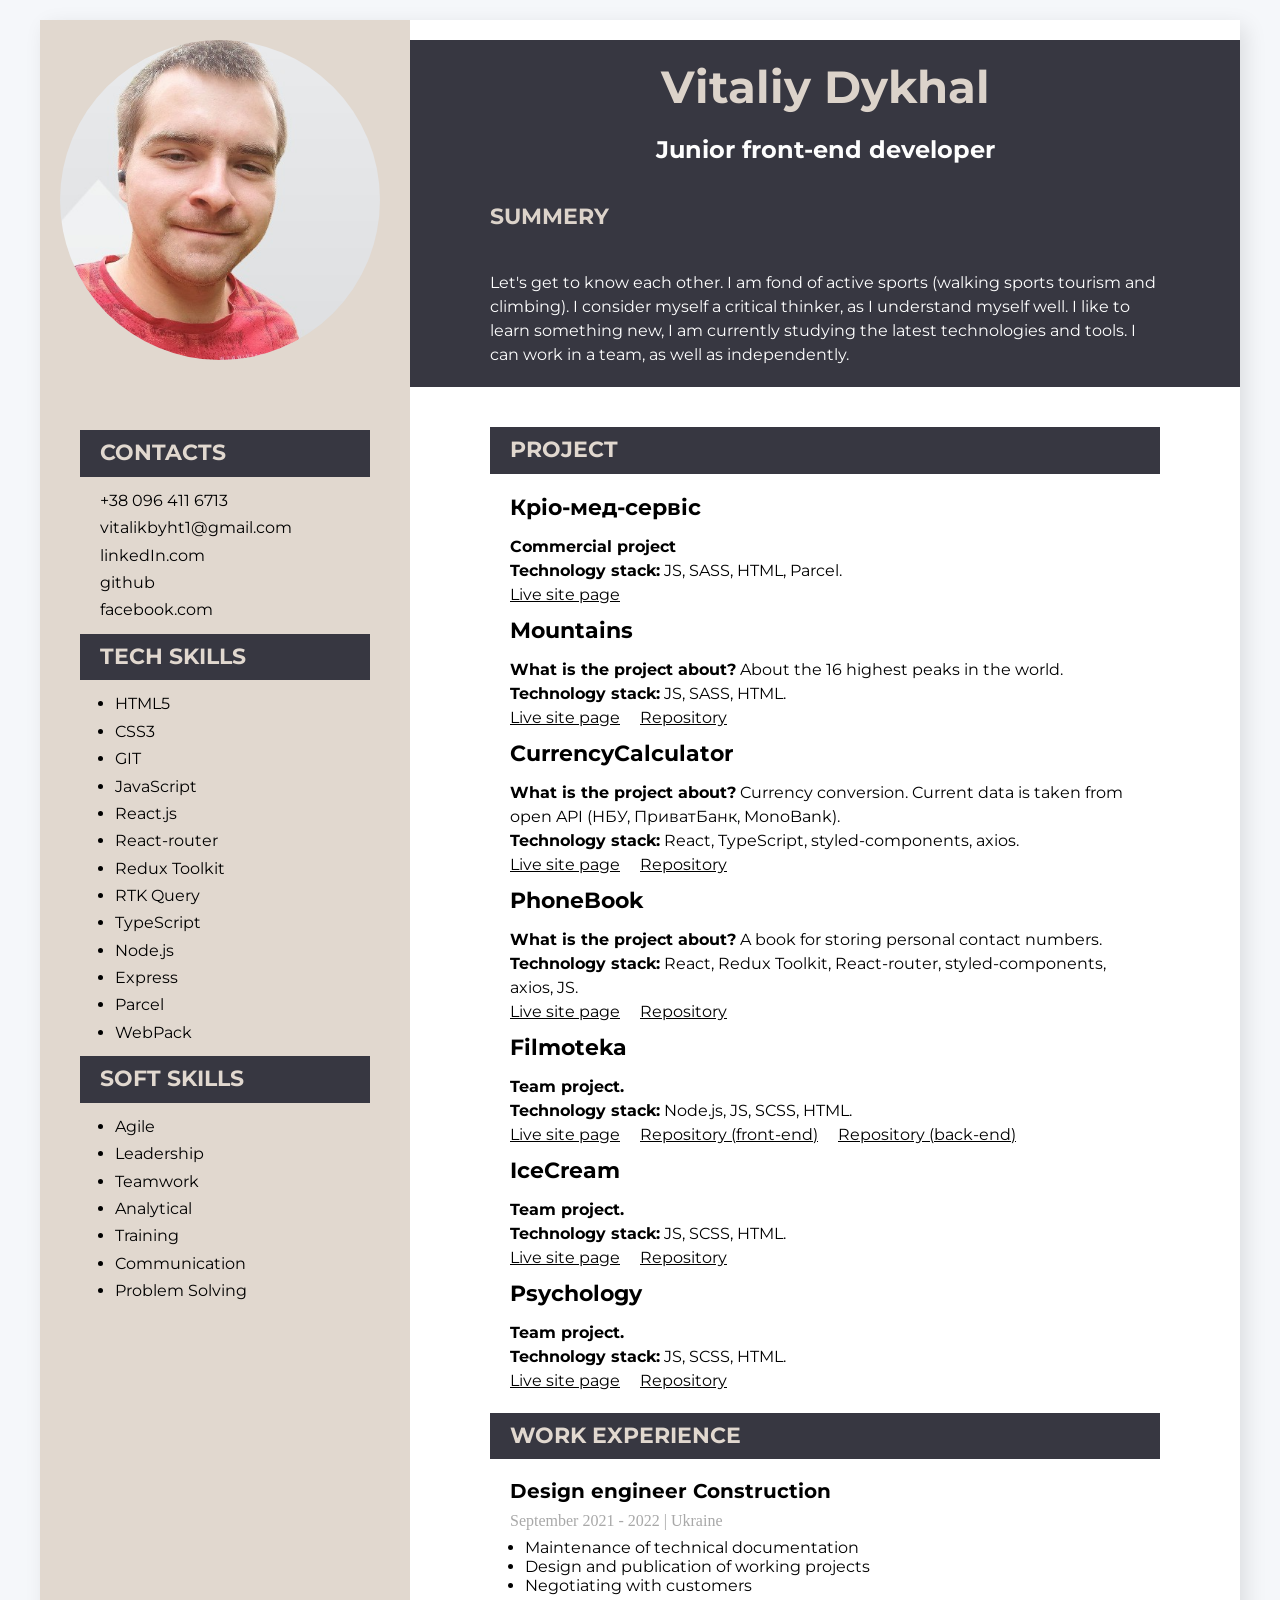
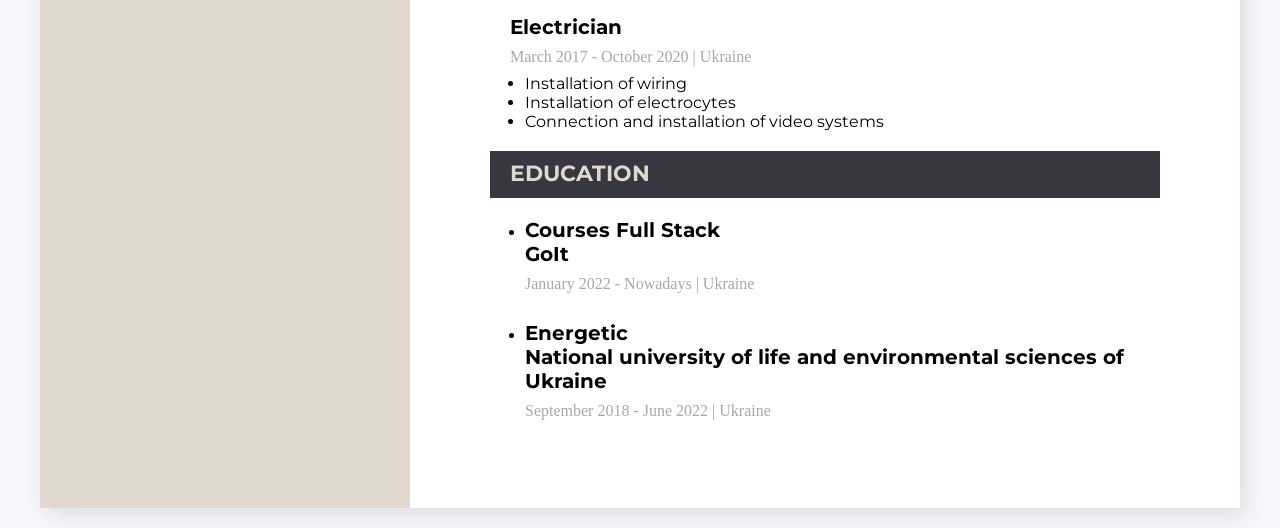
==== commit 3d2f293a: "Update index.html" ====
--- a/index.html
+++ b/index.html
@@ -80,7 +80,7 @@
                     Live site page</a
                   >
                   <a class="project__link" target="_blank" href="https://byht1.github.io/mountains/"
-                    >Repository on GitHub</a
+                    >Repository</a
                   >
                 </div>
               </li>
@@ -106,7 +106,7 @@
                     class="project__link"
                     target="_blank"
                     href="https://github.com/byht1/typeScript-test"
-                    >Repository on GitHub</a
+                    >Repository</a
                   >
                 </div>
               </li>
@@ -132,7 +132,38 @@
                     class="project__link"
                     target="_blank"
                     href="https://byht1.github.io/goit-react-hw-08-phonebook/"
-                    >Repository on GitHub</a
+                    >Repository</a
+                  >
+                </div>
+              </li>
+              <li class="project-list__elements">
+                <h3 class="project__name">Filmoteka</h3>
+                <p class="project__text">
+                  <span class="project__text--strong">Team project.</span>
+                </p>
+                <p class="project__text">
+                  <span class="project__text--strong">Technology stack:</span> Node.js, JS, SCSS,
+                  HTML.
+                </p>
+                <div class="link-box">
+                  <a
+                    class="project__link"
+                    target="_blank"
+                    href="https://byht1.github.io/filmoteka-team-project/"
+                  >
+                    Live site page</a
+                  >
+                  <a
+                    class="project__link"
+                    target="_blank"
+                    href="https://github.com/byht1/filmoteka-team-project"
+                    >Repository (front-end)</a
+                  >
+                  <a
+                    class="project__link"
+                    target="_blank"
+                    href="https://github.com/byht1/filmoteka-server"
+                    >Repository (back-end)</a
                   >
                 </div>
               </li>
@@ -156,7 +187,7 @@
                     class="project__link"
                     target="_blank"
                     href="https://byht1.github.io/team-project/"
-                    >Repository on GitHub</a
+                    >Repository</a
                   >
                 </div>
               </li>
@@ -172,15 +203,15 @@
                   <a
                     class="project__link"
                     target="_blank"
+                    href="https://vladaboiko.github.io/Psychology/"
+                  >
+                    Live site page</a
+                  >
+                  <a
+                    class="project__link"
+                    target="_blank"
                     href="https://github.com/VladaBoiko/Psychology"
-                  >
-                    Live site page</a
-                  >
-                  <a
-                    class="project__link"
-                    target="_blank"
-                    href="https://vladaboiko.github.io/Psychology/"
-                    >Repository on GitHub</a
+                    >Repository</a
                   >
                 </div>
               </li>
@@ -325,6 +356,12 @@
                 <p class="tech-skills-list__text">TypeScript</p>
               </li>
               <li class="tech-skills-list__elements">
+                <p class="tech-skills-list__text">Node.js</p>
+              </li>
+              <li class="tech-skills-list__elements">
+                <p class="tech-skills-list__text">Express</p>
+              </li>
+              <li class="tech-skills-list__elements">
                 <p class="tech-skills-list__text">Parcel</p>
               </li>
               <li class="tech-skills-list__elements">
